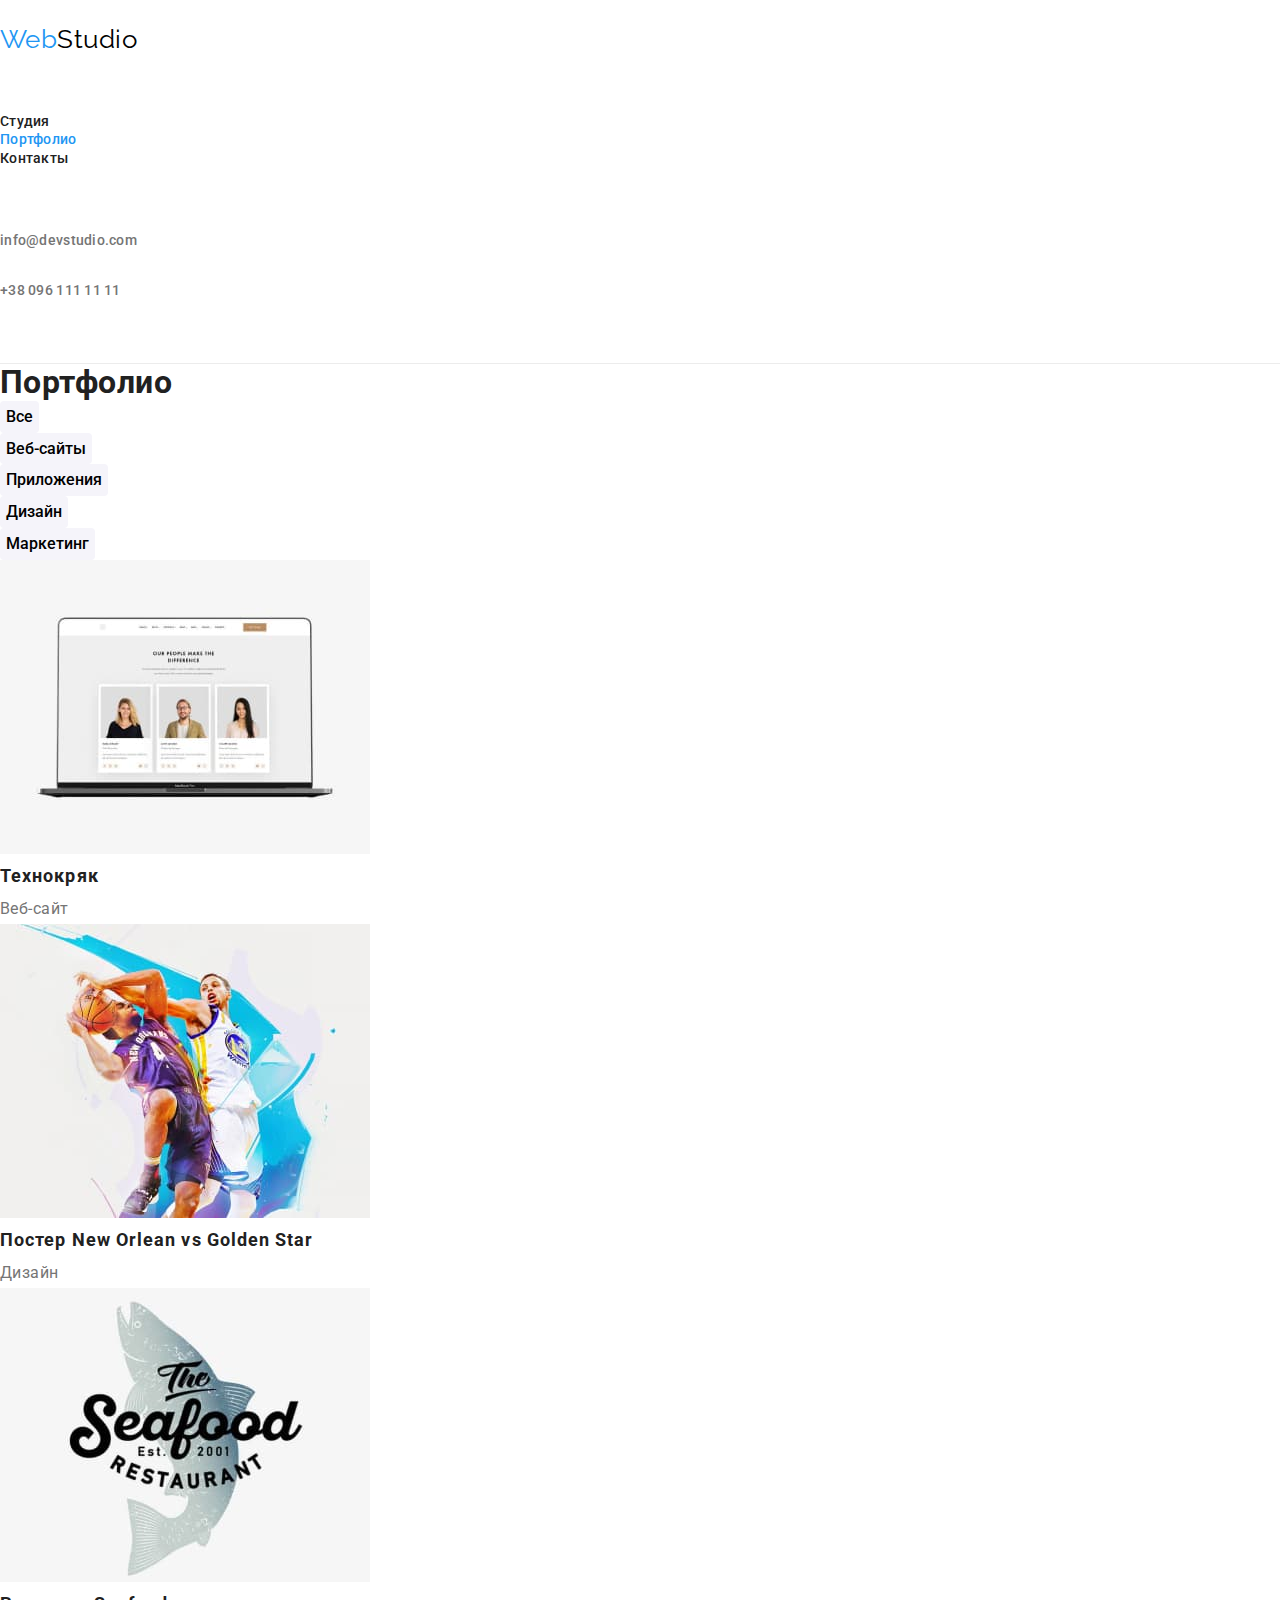
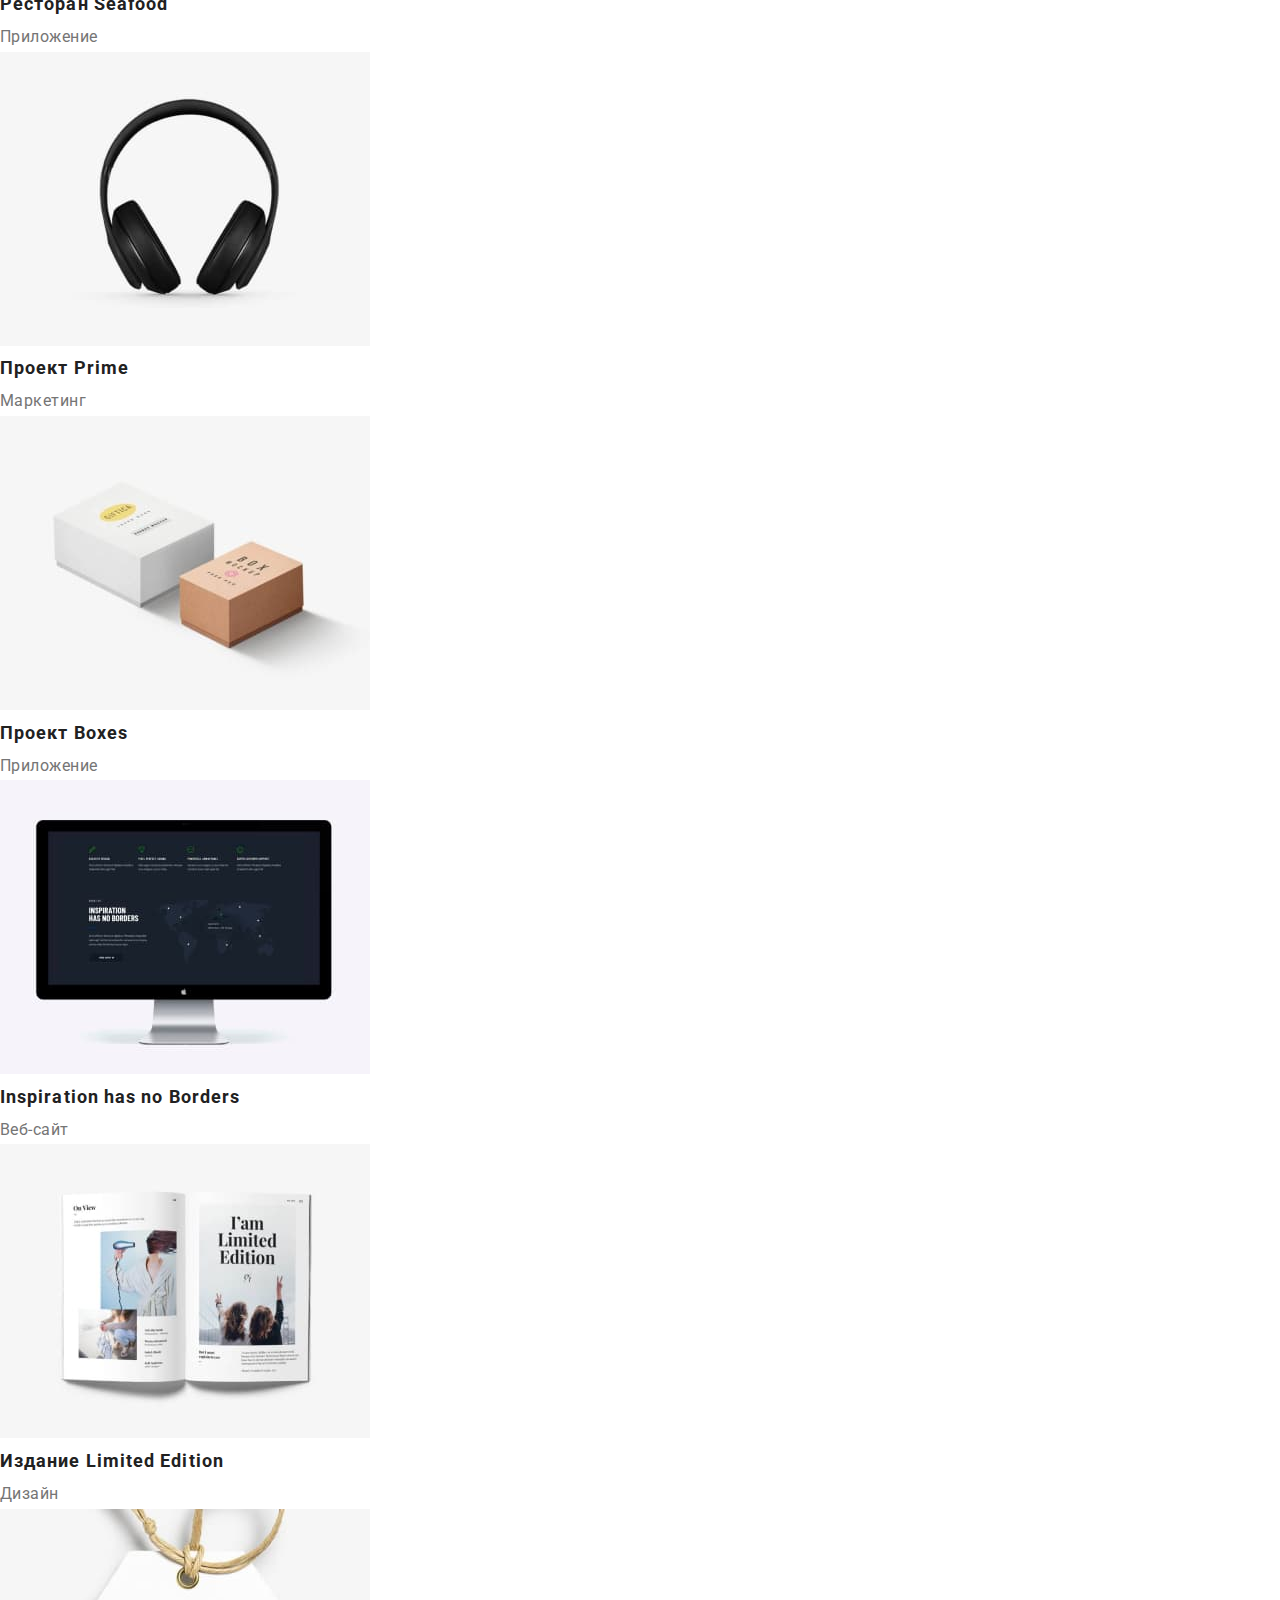
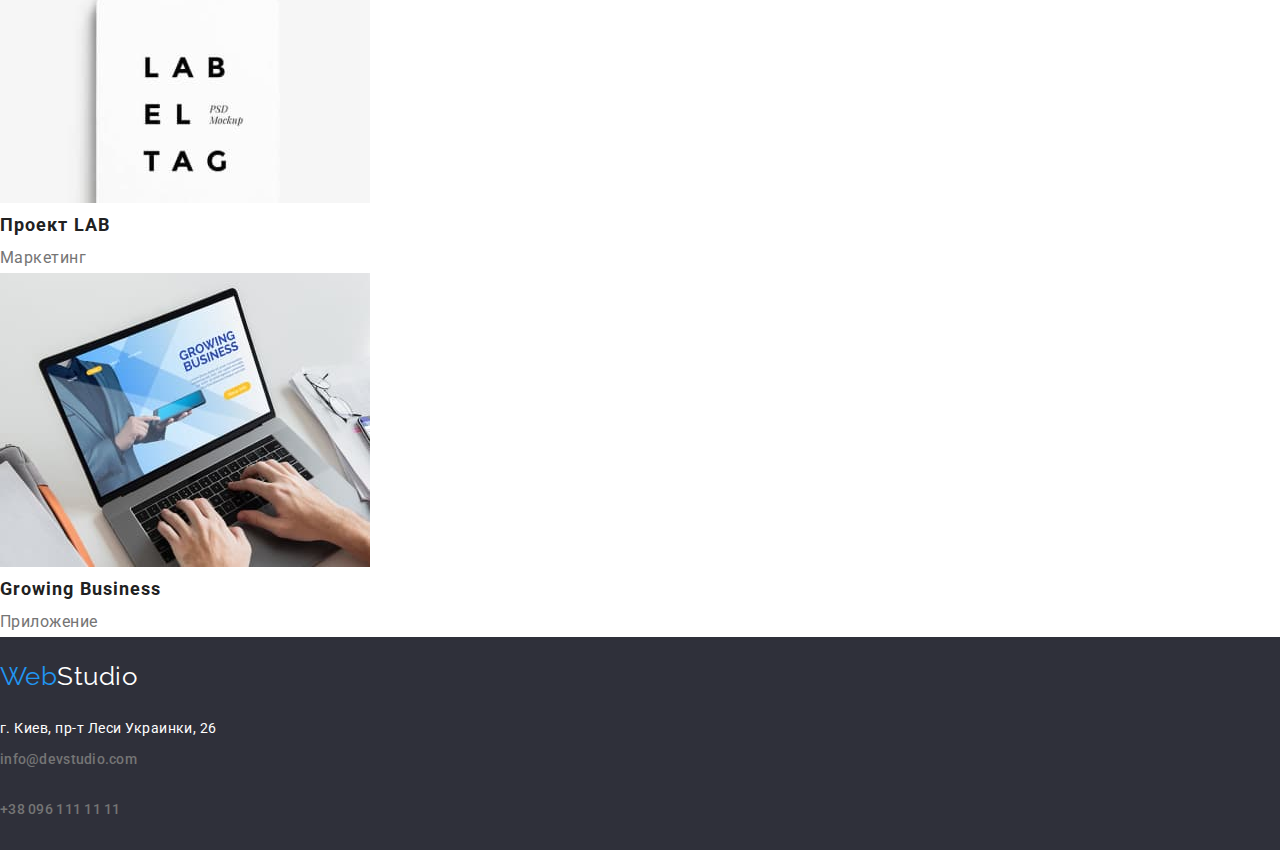
==== portfolio.html @ 946320ba "clone of previous hw" ====
<!DOCTYPE html>
<html lang="ru">
<head>
    <meta charset="UTF-8">
    <meta http-equiv="X-UA-Compatible" content="IE=edge">
    <meta name="viewport" content="width=device-width, initial-scale=1.0">
    <title>Портфолио</title>
    <link rel="preconnect" href="https://fonts.gstatic.com">
    <link href="https://fonts.googleapis.com/css2?family=Raleway:wght@700&family=Roboto:wght@400;500;700;900&display=swap"
        rel="stylesheet">
    <link rel="stylesheet" href="https://cdnjs.cloudflare.com/ajax/libs/modern-normalize/1.0.0/modern-normalize.min.css">
    <link rel="stylesheet" href="./css/styles.css">
</head>
<body>
        <header>
            <nav>
                <a href="./index.html" class="logo"><span class="logo-start">Web</span>Studio</a>
                <ul class="header-nav-list">
                    <li><a href="./index.html" class="nav-links ">Студия</a></li>
                    <li><a href="./portfolio.html" class="nav-links active">Портфолио</a></li>
                    <li><a href="" class="nav-links">Контакты</a></li>
                </ul>
            </nav>
            <ul class="header-address">
                <li><a href="mailto:info@devstudio.com" class="nav-contacts">info@devstudio.com</a></li>
                <li><a href="tel:+380961111111" class="nav-contacts">+38 096 111 11 11</a></li>
            </ul>
        </header>

        <main>
            <section>
                <h1>Портфолио</h1>
                <ul>
                    <li><button type="button" class="buttons">Все</button></li>
                    <li><button type="button" class="buttons">Веб-сайты</button></li>
                    <li><button type="button" class="buttons">Приложения</button></li>
                    <li><button type="button" class="buttons">Дизайн</button></li>
                    <li><button type="button" class="buttons">Маркетинг</button></li>
                </ul>
                <ul>
                    <li>
                        <img src="./images/screen.jpg" alt="монитор екран" width="370">
                        <h2 class="projects-title">Технокряк</h2>
                        <p class="projects-sub-title">Веб-сайт</p>
                    </li>
                    <li>
                        <img src="./images/colorfull_man.jpg" alt="men playing basketball" width="370">
                        <h2 class="projects-title">Постер New Orlean vs Golden Star</h2>
                        <p class="projects-sub-title">Дизайн</p>
                    </li>
                    <li>
                        <img src="./images/Group1.jpg" alt="logo of restaurant" width="370">
                        <h2 class="projects-title">Ресторан Seafood</h2>
                        <p class="projects-sub-title">Приложение</p>
                    </li>
                    <li>
                        <img src="./images/headphones.jpg" alt="headphones" width="370">
                        <h2 class="projects-title">Проект Prime</h2>
                        <p class="projects-sub-title">Маркетинг</p>
                    </li>
                    <li>
                        <img src="./images/blocks.jpg" alt="boxes" width="370">
                        <h2 class="projects-title">Проект Boxes</h2>
                        <p class="projects-sub-title">Приложение</p>
                    </li>
                    <li>
                        <img src="./images/monitor.jpg" alt="monitor" width="370">
                        <h2 class="projects-title">Inspiration has no Borders</h2>
                        <p class="projects-sub-title">Веб-сайт</p>
                    </li>
                    <li>
                        <img src="./images/magazine.jpg" alt="magazine" width="370">
                        <h2 class="projects-title">Издание Limited Edition</h2>
                        <p class="projects-sub-title">Дизайн</p>
                    </li>
                    <li>
                        <img src="./images/lab_tag.jpg" alt="label" width="370">
                        <h2 class="projects-title">Проект LAB</h2>
                        <p class="projects-sub-title">Маркетинг</p>
                    </li>
                    <li>
                        <img src="./images/laptop.jpg" alt="working on laptop" width="370">
                        <h2 class="projects-title">Growing Business</h2>
                        <p class="projects-sub-title">Приложение</p>
                    </li>
                </ul>
            </section>
        </main>

    <footer class="footer">
        <a href="./index.html" class="logo"><span class="logo-start">Web</span><span class="logo-end">Studio</span></a>
        <address class="address">г. Киев, пр-т Леси Украинки, 26</address>
        <ul>
            <li><a href="mailto:info@devstudio.com" class="nav-contacts">info@devstudio.com</a></li>
            <li><a href="tel:+380961111111" class="nav-contacts">+38 096 111 11 11</a></li>
        </ul>
    </footer>
</body>
</html>
---- css/styles.css ----
:root {
  --accent-color: rgba(33, 150, 243, 1);
  --main-text-color: rgba(33, 33, 33, 1);
  --sub-text-color: rgba(117, 117, 117, 1);
  --email-phone-color: rgba(255, 255, 255, 0.6);
  --bnt-bg--color: rgba(245, 244, 250, 1);
  --footer-header: rgba(47, 48, 58, 1);
  --body-hero-color: rgba(255, 255, 255, 1);
  --logo-main-color: rgba(0, 0, 0, 1);
  --bg-color: rgba(229, 229, 229, 1);
  --header-border-color: rgba(236, 236, 236, 1);
}
body {
  background-color: var(--body-hero-color);
  color: var(--sub-text-color);
  font-family: Roboto, sans-serif;
  /* line-height: 1.71;
  font-size: 14px; */
  letter-spacing: 0.03em;
}
h1,
h2,
h3,
h4,
h5,
h6 {
  color: var(--main-text-color);
  margin: 0;
}
ul,
p {
  margin: 0;
  padding-left: 0;
}
ul li {
  text-decoration: none;
  list-style: none;
}
.titles-basic {
  text-align: center;
}
header {
  border-bottom: 1px solid var(--header-border-color);
}
.container {
  max-width: 1200px;
  padding: 0 15px;
  margin: 0 auto;
}
.logo {
  font-family: Raleway, sans-serif;
  padding: 24px 0 25px 0;
  display: inline-block;
  color: var(--logo-main-color);
  font-size: 26px;
  line-height: 1.19;
  text-decoration: none;
}
.logo-start {
  color: var(--accent-color);
}
.header-nav-list,
.header-address {
  padding: 32px 0;
}
.nav-links:focus,
.nav-links:hover {
  color: var(--accent-color);
}
.nav-links {
  color: var(--main-text-color);
  font-weight: 500;
  font-size: 14px;
  line-height: 1.14;
  letter-spacing: 0.02em;
  text-decoration: none;
}
.nav-links.active {
  color: var(--accent-color);
}
.nav-contacts {
  display: inline-block;
  padding-bottom: 32px;
  color: var(--sub-text-color);
  font-weight: 500;
  font-size: 14px;
  line-height: 1.14;
  letter-spacing: 0.02em;
  text-decoration: none;
}
.nav-contacts:hover,
.nav-contacts:focus {
  color: var(--accent-color);
}
.hero-section div {
  background-color: var(--footer-header);
  text-align: center;
}
.hero-section {
  background-color: var(--footer-header);
  margin-bottom: 94px;
}
.hero-title {
  font-weight: 900;
  font-size: 44px;
  line-height: 1.36;
  /* text-align: center; */
  letter-spacing: 0.06em;
  text-transform: uppercase;
  color: var(--body-hero-color);
}
.hero-btn {
  background-color: var(--accent-color);
  color: var(--body-hero-color);
  padding: 10px 32px;
  display: inline-block;
  font-weight: 700;
  font-size: 16px;
  line-height: 1.88;
  letter-spacing: 0.06em;
  border: none;
  border-radius: 4px;
  -webkit-border-radius: 4px;
  -moz-border-radius: 4px;
  -ms-border-radius: 4px;
  -o-border-radius: 4px;
}
.hero-btn:hover,
.hero-btn:focus {
  color: var(--main-text-color);
  background-color: var(--bnt-bg--color);
}
.advantages {
  margin-bottom: 94px;
}
.advantages-list h3 {
  font-weight: 700;
  padding-bottom: 10px;
  font-size: 14px;
  line-height: 1.14;
  text-transform: uppercase;
}

.advantages-text {
  font-size: 14px;
  line-height: 1.71;
}
.titles-basic.works {
  margin-bottom: 50px;
}
.works {
  margin-bottom: 94px;
}
.titles-basic.team {
  padding: 94px 0 50px 0;
}
.our-team {
  background-color: var(--bnt-bg--color);
  padding-bottom: 94px;
}
.team-cards {
  background-color: var(--body-hero-color);
  min-width: 270px;
  display: inline-block;
}
.team-names {
  padding: 30px 0 10px 0;
  text-align: center;
}
.team-position {
  padding-bottom: 30px;
  text-align: center;
}
.footer {
  background-color: var(--footer-header);
}
.logo.down {
  padding: 60px 0 20px 0;
}
.logo-end {
  color: var(--body-hero-color);
}
.address {
  padding-bottom: 9px;
  color: var(--body-hero-color);
  font-style: normal;
  font-size: 14px;
  line-height: 1.71;
}
.nav-contacts.down {
  padding-bottom: 9px;
}
.container.down {
  padding-bottom: 60px;
}
.buttons {
  background-color: var(--bnt-bg--color);
  border: none;
  cursor: pointer;
  font-weight: 500;
  font-size: 16px;
  line-height: 1.86;
  border-radius: 4px;
  -moz-border-radius: 4px;
  -ms-border-radius: 4px;
  -o-border-radius: 4px;
  -webkit-border-radius: 4px;
}
.buttons:hover,
.buttons:focus {
  background-color: var(--accent-color);
}
.projects-title {
  font-weight: 700;
  font-size: 18px;
  line-height: 2;
  letter-spacing: 0.06em;
}
.projects-sub-title {
  font-size: 16px;
  line-height: 1.86;
}
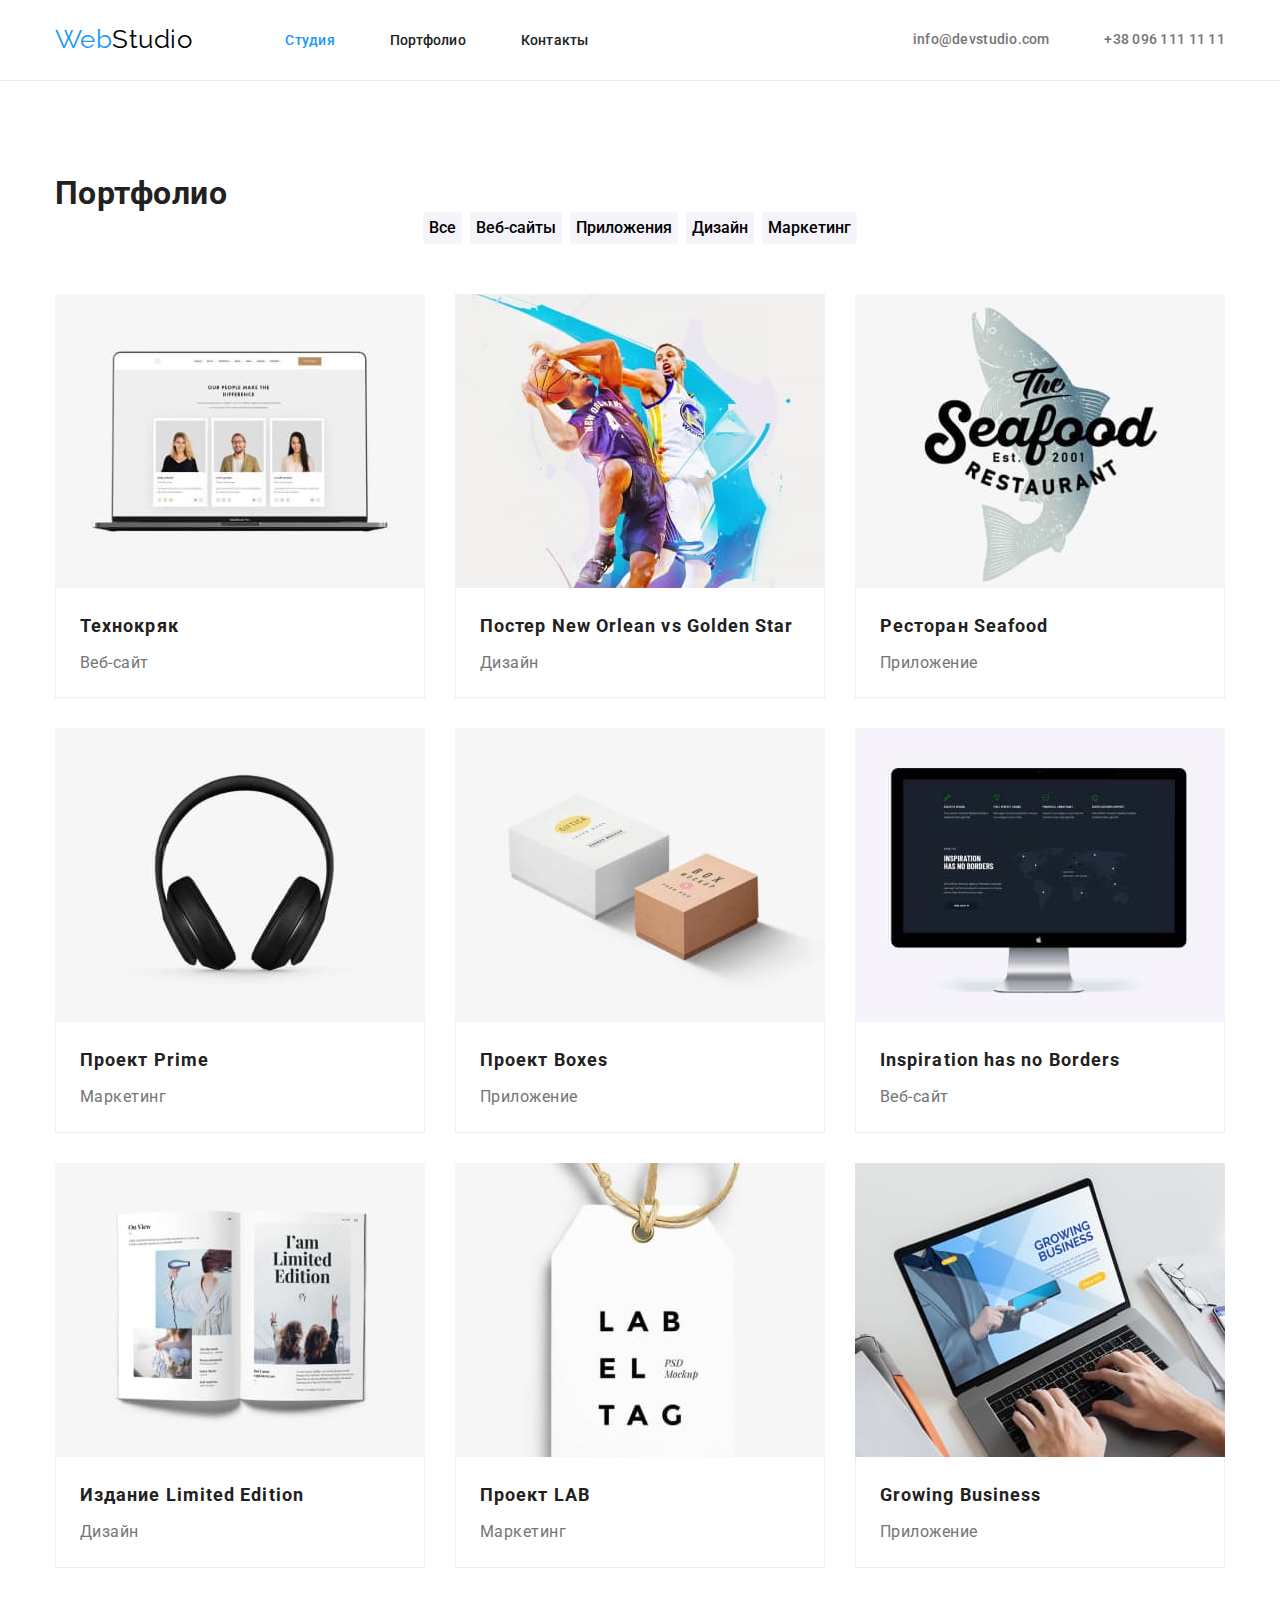
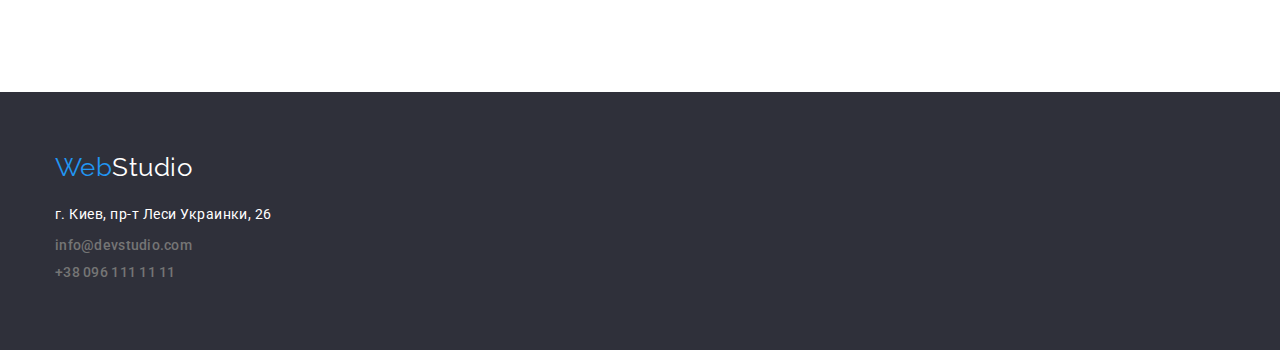
==== commit 9b9643be: "adding classes for css" ====
--- a/portfolio.html
+++ b/portfolio.html
@@ -12,12 +12,13 @@
     <link rel="stylesheet" href="./css/styles.css">
 </head>
 <body>
-        <header>
-            <nav>
+    <header>
+        <div class="container header">
+            <nav class="nav">
                 <a href="./index.html" class="logo"><span class="logo-start">Web</span>Studio</a>
                 <ul class="header-nav-list">
-                    <li><a href="./index.html" class="nav-links ">Студия</a></li>
-                    <li><a href="./portfolio.html" class="nav-links active">Портфолио</a></li>
+                    <li><a href="./index.html" class="nav-links active">Студия</a></li>
+                    <li><a href="./portfolio.html" class="nav-links">Портфолио</a></li>
                     <li><a href="" class="nav-links">Контакты</a></li>
                 </ul>
             </nav>
@@ -25,75 +26,100 @@
                 <li><a href="mailto:info@devstudio.com" class="nav-contacts">info@devstudio.com</a></li>
                 <li><a href="tel:+380961111111" class="nav-contacts">+38 096 111 11 11</a></li>
             </ul>
-        </header>
+        </div>
+    </header>
 
         <main>
-            <section>
-                <h1>Портфолио</h1>
-                <ul>
-                    <li><button type="button" class="buttons">Все</button></li>
-                    <li><button type="button" class="buttons">Веб-сайты</button></li>
-                    <li><button type="button" class="buttons">Приложения</button></li>
-                    <li><button type="button" class="buttons">Дизайн</button></li>
-                    <li><button type="button" class="buttons">Маркетинг</button></li>
-                </ul>
-                <ul>
-                    <li>
-                        <img src="./images/screen.jpg" alt="монитор екран" width="370">
-                        <h2 class="projects-title">Технокряк</h2>
-                        <p class="projects-sub-title">Веб-сайт</p>
-                    </li>
-                    <li>
-                        <img src="./images/colorfull_man.jpg" alt="men playing basketball" width="370">
-                        <h2 class="projects-title">Постер New Orlean vs Golden Star</h2>
-                        <p class="projects-sub-title">Дизайн</p>
-                    </li>
-                    <li>
-                        <img src="./images/Group1.jpg" alt="logo of restaurant" width="370">
-                        <h2 class="projects-title">Ресторан Seafood</h2>
-                        <p class="projects-sub-title">Приложение</p>
-                    </li>
-                    <li>
-                        <img src="./images/headphones.jpg" alt="headphones" width="370">
-                        <h2 class="projects-title">Проект Prime</h2>
-                        <p class="projects-sub-title">Маркетинг</p>
-                    </li>
-                    <li>
-                        <img src="./images/blocks.jpg" alt="boxes" width="370">
-                        <h2 class="projects-title">Проект Boxes</h2>
-                        <p class="projects-sub-title">Приложение</p>
-                    </li>
-                    <li>
-                        <img src="./images/monitor.jpg" alt="monitor" width="370">
-                        <h2 class="projects-title">Inspiration has no Borders</h2>
-                        <p class="projects-sub-title">Веб-сайт</p>
-                    </li>
-                    <li>
-                        <img src="./images/magazine.jpg" alt="magazine" width="370">
-                        <h2 class="projects-title">Издание Limited Edition</h2>
-                        <p class="projects-sub-title">Дизайн</p>
-                    </li>
-                    <li>
-                        <img src="./images/lab_tag.jpg" alt="label" width="370">
-                        <h2 class="projects-title">Проект LAB</h2>
-                        <p class="projects-sub-title">Маркетинг</p>
-                    </li>
-                    <li>
-                        <img src="./images/laptop.jpg" alt="working on laptop" width="370">
-                        <h2 class="projects-title">Growing Business</h2>
-                        <p class="projects-sub-title">Приложение</p>
-                    </li>
-                </ul>
-            </section>
+            <div class="container ">
+                <section class="portfolio-second section">
+                    <h1>Портфолио</h1>
+                    <ul class="buttons-list">
+                        <li><button type="button" class="buttons">Все</button></li>
+                        <li><button type="button" class="buttons">Веб-сайты</button></li>
+                        <li><button type="button" class="buttons">Приложения</button></li>
+                        <li><button type="button" class="buttons">Дизайн</button></li>
+                        <li><button type="button" class="buttons">Маркетинг</button></li>
+                    </ul>
+                    <ul class="portfolio">
+                        <li class="portfolio-list">
+                            <img src="./images/screen.jpg" alt="монитор екран" width="370">
+                            <div class="portfolio-item-text">
+                                <h2 class="projects-title">Технокряк</h2>
+                                <p class="projects-sub-title">Веб-сайт</p>
+                            </div>
+                        </li>
+                        <li class="portfolio-list">
+                            <img src="./images/colorfull_man.jpg" alt="men playing basketball" width="370">
+                            <div class="portfolio-item-text">
+                                <h2 class="projects-title">Постер New Orlean vs Golden Star</h2>
+                                <p class="projects-sub-title">Дизайн</p>
+                            </div>
+                        </li>
+                        <li class="portfolio-list">
+                            <img src="./images/Group1.jpg" alt="logo of restaurant" width="370">
+                            <div class="portfolio-item-text">
+                                <h2 class="projects-title">Ресторан Seafood</h2>
+                                <p class="projects-sub-title">Приложение</p>
+                            </div>
+                        </li>
+                        <li class="portfolio-list">
+                            <img src="./images/headphones.jpg" alt="headphones" width="370">
+                            <div class="portfolio-item-text">
+                                <h2 class="projects-title">Проект Prime</h2>
+                                <p class="projects-sub-title">Маркетинг</p>
+                            </div>
+                        </li>
+                        <li class="portfolio-list">
+                            <img src="./images/blocks.jpg" alt="boxes" width="370">
+                            <div class="portfolio-item-text">
+                                <h2 class="projects-title">Проект Boxes</h2>
+                                <p class="projects-sub-title">Приложение</p>
+                            </div>
+                        </li>
+                        <li class="portfolio-list">
+                            <img src="./images/monitor.jpg" alt="monitor" width="370">
+                            <div class="portfolio-item-text">
+                                <h2 class="projects-title">Inspiration has no Borders</h2>
+                                <p class="projects-sub-title">Веб-сайт</p>
+                            </div>
+                        </li>
+                        <li class="portfolio-list">
+                            <img src="./images/magazine.jpg" alt="magazine" width="370">
+                            <div class="portfolio-item-text">
+                                <h2 class="projects-title">Издание Limited Edition</h2>
+                                <p class="projects-sub-title">Дизайн</p>
+                            </div>
+                        </li>
+                        <li class="portfolio-list">
+                            <img src="./images/lab_tag.jpg" alt="label" width="370">
+                            <div class="portfolio-item-text">
+                                <h2 class="projects-title">Проект LAB</h2>
+                                <p class="projects-sub-title">Маркетинг</p>
+                            </div>
+                        </li>
+                        <li class="portfolio-list">
+                            <img src="./images/laptop.jpg" alt="working on laptop" width="370">
+                            <div class="portfolio-item-text">
+                                <h2 class="projects-title">Growing Business</h2>
+                                <p class="projects-sub-title">Приложение</p>
+                            </div>
+                        </li>
+                    </ul>
+                </section>
+            </div>
         </main>
 
     <footer class="footer">
-        <a href="./index.html" class="logo"><span class="logo-start">Web</span><span class="logo-end">Studio</span></a>
-        <address class="address">г. Киев, пр-т Леси Украинки, 26</address>
-        <ul>
-            <li><a href="mailto:info@devstudio.com" class="nav-contacts">info@devstudio.com</a></li>
-            <li><a href="tel:+380961111111" class="nav-contacts">+38 096 111 11 11</a></li>
-        </ul>
+        <address>
+            <div class="container down">
+                <a href="./index.html" class="logo down"><span class="logo-start">Web</span>Studio</span></a>
+                <p class="address">г. Киев, пр-т Леси Украинки, 26</p>
+                <ul>
+                    <li><a href="mailto:info@devstudio.com" class="nav-contacts down">info@devstudio.com</a></li>
+                    <li><a href="tel:+380961111111" class="nav-contacts down">+38 096 111 11 11</a></li>
+                </ul>
+            </div>
+        </address>
     </footer>
 </body>
 </html>--- a/css/styles.css
+++ b/css/styles.css
@@ -9,6 +9,7 @@
   --logo-main-color: rgba(0, 0, 0, 1);
   --bg-color: rgba(229, 229, 229, 1);
   --header-border-color: rgba(236, 236, 236, 1);
+  --portfolio-cards-border: rgba(238, 238, 238, 1);
 }
 body {
   background-color: var(--body-hero-color);
@@ -27,6 +28,9 @@
   color: var(--main-text-color);
   margin: 0;
 }
+img {
+  display: block;
+}
 ul,
 p {
   margin: 0;
@@ -39,17 +43,31 @@
 .titles-basic {
   text-align: center;
 }
-header {
-  border-bottom: 1px solid var(--header-border-color);
-}
+.section {
+  padding: 94px 0;
+}
+/* header */
+
 .container {
   max-width: 1200px;
   padding: 0 15px;
   margin: 0 auto;
 }
+.nav {
+  display: flex;
+  align-items: center;
+}
+header {
+  border-bottom: 1px solid var(--header-border-color);
+}
+.container.header {
+  display: flex;
+  align-items: center;
+}
 .logo {
   font-family: Raleway, sans-serif;
   padding: 24px 0 25px 0;
+  margin-right: 93px;
   display: inline-block;
   color: var(--logo-main-color);
   font-size: 26px;
@@ -59,12 +77,27 @@
 .logo-start {
   color: var(--accent-color);
 }
-.header-nav-list,
+.header-nav-list li,
+.header-address li {
+  display: inline-block;
+}
+.header-nav-list > :not(li:last-child),
+.header-address > :not(li:last-child) {
+  margin-right: 50px;
+}
+
 .header-address {
+  margin-left: auto;
+}
+.header-nav-list a,
+.header-address a {
   padding: 32px 0;
 }
 .nav-links:focus,
-.nav-links:hover {
+.nav-links:hover,
+.nav-links.active,
+.nav-contacts:hover,
+.nav-contacts:focus {
   color: var(--accent-color);
 }
 .nav-links {
@@ -75,12 +108,9 @@
   letter-spacing: 0.02em;
   text-decoration: none;
 }
-.nav-links.active {
-  color: var(--accent-color);
-}
+
 .nav-contacts {
   display: inline-block;
-  padding-bottom: 32px;
   color: var(--sub-text-color);
   font-weight: 500;
   font-size: 14px;
@@ -88,23 +118,17 @@
   letter-spacing: 0.02em;
   text-decoration: none;
 }
-.nav-contacts:hover,
-.nav-contacts:focus {
-  color: var(--accent-color);
-}
-.hero-section div {
+
+/* hero section */
+
+.hero-section {
   background-color: var(--footer-header);
   text-align: center;
-}
-.hero-section {
-  background-color: var(--footer-header);
-  margin-bottom: 94px;
 }
 .hero-title {
   font-weight: 900;
   font-size: 44px;
   line-height: 1.36;
-  /* text-align: center; */
   letter-spacing: 0.06em;
   text-transform: uppercase;
   color: var(--body-hero-color);
@@ -130,29 +154,50 @@
   color: var(--main-text-color);
   background-color: var(--bnt-bg--color);
 }
-.advantages {
-  margin-bottom: 94px;
-}
-.advantages-list h3 {
+
+/* advantages */
+
+.section.advantages {
+  padding-bottom: 0;
+}
+.advantages-list {
+  display: flex;
+  flex-wrap: wrap;
+}
+.advantages-list > :not(li:last-child) {
+  margin-right: 30px;
+}
+.advantages-item {
+  width: 270px;
+}
+.advantages-item h3 {
   font-weight: 700;
   padding-bottom: 10px;
   font-size: 14px;
   line-height: 1.14;
   text-transform: uppercase;
 }
-
 .advantages-text {
   font-size: 14px;
   line-height: 1.71;
 }
+
+/* works */
+
 .titles-basic.works {
   margin-bottom: 50px;
 }
-.works {
-  margin-bottom: 94px;
-}
+
+.works-list {
+  display: flex;
+}
+.works-list > :not(li:last-child) {
+  margin-right: 30px;
+}
+/* our team */
+
 .titles-basic.team {
-  padding: 94px 0 50px 0;
+  padding-bottom: 50px;
 }
 .our-team {
   background-color: var(--bnt-bg--color);
@@ -161,7 +206,19 @@
 .team-cards {
   background-color: var(--body-hero-color);
   min-width: 270px;
-  display: inline-block;
+  border-radius: 0 0 4px 4px;
+  box-shadow: 0px 1px 3px rgba(0, 0, 0, 0.12), 0px 1px 1px rgba(0, 0, 0, 0.14),
+    0px 2px 1px rgba(0, 0, 0, 0.2);
+  -webkit-border-radius: 0 0 4px 4px;
+  -moz-border-radius: 0 0 4px 4px;
+  -ms-border-radius: 0 0 4px 4px;
+  -o-border-radius: 0 0 4px 4px;
+}
+.our-team-list {
+  display: flex;
+}
+.our-team-list > :not(li:last-child) {
+  margin-right: 30px;
 }
 .team-names {
   padding: 30px 0 10px 0;
@@ -171,19 +228,22 @@
   padding-bottom: 30px;
   text-align: center;
 }
+
+/* footer */
+
 .footer {
   background-color: var(--footer-header);
 }
 .logo.down {
   padding: 60px 0 20px 0;
-}
-.logo-end {
-  color: var(--body-hero-color);
+  color: var(--body-hero-color);
+}
+address {
+  font-style: normal;
 }
 .address {
   padding-bottom: 9px;
   color: var(--body-hero-color);
-  font-style: normal;
   font-size: 14px;
   line-height: 1.71;
 }
@@ -192,6 +252,11 @@
 }
 .container.down {
   padding-bottom: 60px;
+}
+
+/* second page Portfolio */
+.portfolio-second {
+  padding: 94px 0;
 }
 .buttons {
   background-color: var(--bnt-bg--color);
@@ -206,9 +271,20 @@
   -o-border-radius: 4px;
   -webkit-border-radius: 4px;
 }
+.buttons-list > :not(li:last-child) {
+  margin-right: 8px;
+}
+.buttons-list {
+  display: flex;
+  justify-content: center;
+  margin-bottom: 50px;
+}
 .buttons:hover,
 .buttons:focus {
   background-color: var(--accent-color);
+  color: var(--body-hero-color);
+  box-shadow: 0px 3px 1px rgba(0, 0, 0, 0.1), 0px 1px 2px rgba(0, 0, 0, 0.08),
+    0px 2px 2px rgba(0, 0, 0, 0.12);
 }
 .projects-title {
   font-weight: 700;
@@ -220,3 +296,29 @@
   font-size: 16px;
   line-height: 1.86;
 }
+.portfolio {
+  display: flex;
+  flex-wrap: wrap;
+}
+.portfolio-list {
+  margin-bottom: 30px;
+}
+.portfolio-list:nth-last-child(-n + 3) {
+  padding-bottom: 0;
+}
+
+.portfolio-list h2 {
+  margin-bottom: 4px;
+}
+.portfolio-list p {
+  margin-bottom: 20px;
+}
+.portfolio-item-text {
+  border: 1px solid var(--portfolio-cards-border);
+  border-top: none;
+  padding: 20px 0 0 24px;
+  /* padding-bottom: 20px; */
+}
+.portfolio > :not(li:nth-child(3n)) {
+  margin-right: 30px;
+}
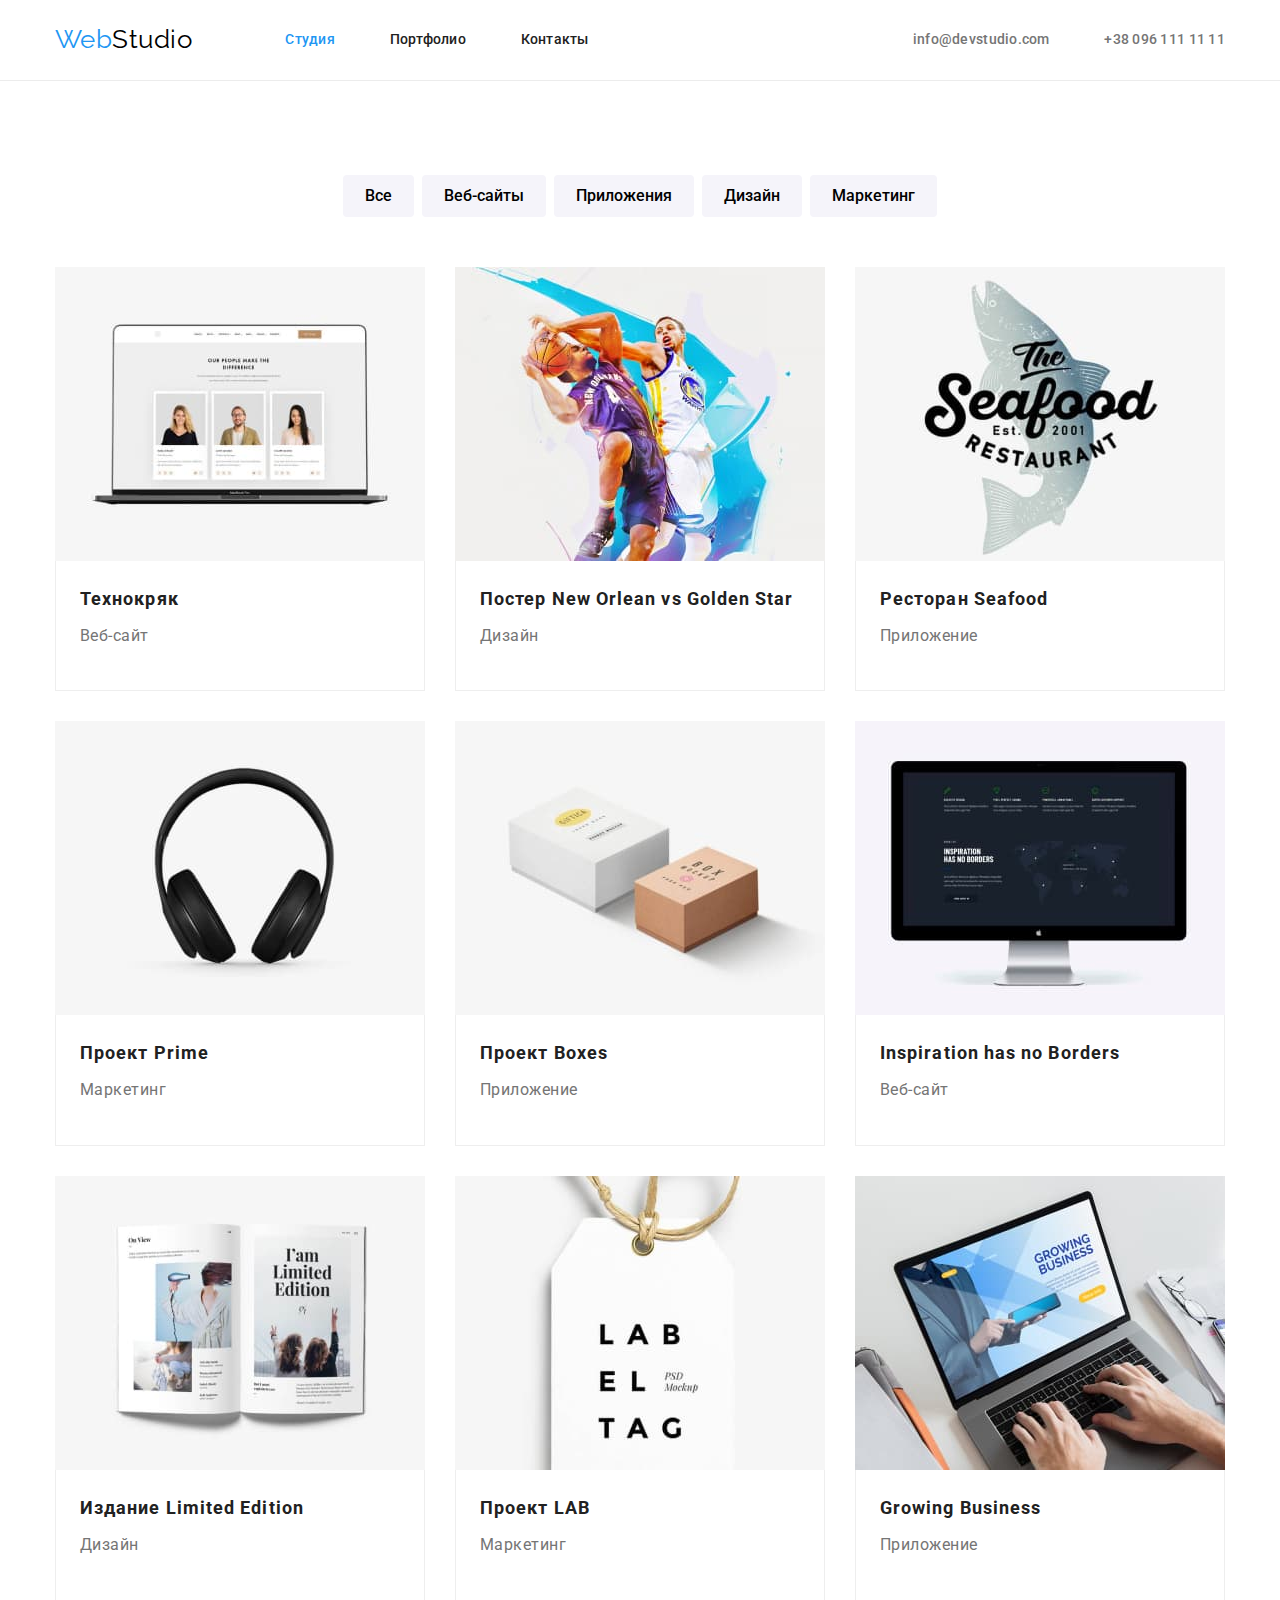
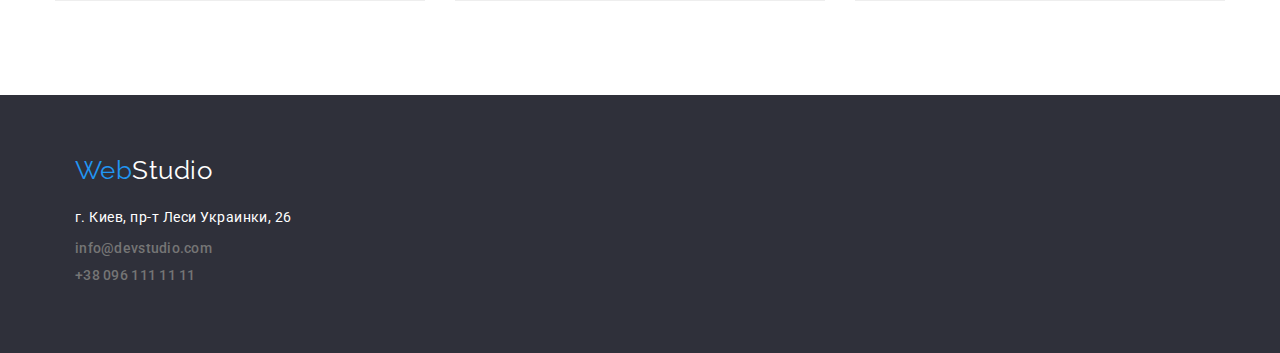
==== commit 4772c9b4: "corrected paddings + margins" ====
--- a/portfolio.html
+++ b/portfolio.html
@@ -30,9 +30,10 @@
     </header>
 
         <main>
-            <div class="container ">
-                <section class="portfolio-second section">
-                    <h1>Портфолио</h1>
+            
+            <section class="portfolio-second section">
+                <div class="container ">
+                    <h1 class="visually-hidden">Портфолио</h1>
                     <ul class="buttons-list">
                         <li><button type="button" class="buttons">Все</button></li>
                         <li><button type="button" class="buttons">Веб-сайты</button></li>
@@ -105,14 +106,15 @@
                             </div>
                         </li>
                     </ul>
-                </section>
-            </div>
+                </div>
+            </section>
+            
         </main>
 
     <footer class="footer">
         <address>
             <div class="container down">
-                <a href="./index.html" class="logo down"><span class="logo-start">Web</span>Studio</span></a>
+                <a href="./index.html" class="logo down"><span class="logo-start">Web</span>Studio</a>
                 <p class="address">г. Киев, пр-т Леси Украинки, 26</p>
                 <ul>
                     <li><a href="mailto:info@devstudio.com" class="nav-contacts down">info@devstudio.com</a></li>
--- a/css/styles.css
+++ b/css/styles.css
@@ -10,6 +10,11 @@
   --bg-color: rgba(229, 229, 229, 1);
   --header-border-color: rgba(236, 236, 236, 1);
   --portfolio-cards-border: rgba(238, 238, 238, 1);
+  --team-cards-shadow: 0px 1px 3px rgba(0, 0, 0, 0.12),
+    0px 1px 1px rgba(0, 0, 0, 0.14), 0px 2px 1px rgba(0, 0, 0, 0.2);
+  --buttons-shadow: 0px 3px 1px rgba(0, 0, 0, 0.1),
+    0px 1px 2px rgba(0, 0, 0, 0.08), 0px 2px 2px rgba(0, 0, 0, 0.12);
+  --margins-portfolio-cards: 30px;
 }
 body {
   background-color: var(--body-hero-color);
@@ -45,6 +50,16 @@
 }
 .section {
   padding: 94px 0;
+}
+.visually-hidden {
+  position: absolute !important;
+  clip: rect(1px 1px 1px 1px);
+  clip: rect(1px, 1px, 1px, 1px);
+  padding: 0 !important;
+  border: 0 !important;
+  height: 1px !important;
+  width: 1px !important;
+  overflow: hidden;
 }
 /* header */
 
@@ -92,6 +107,7 @@
 .header-nav-list a,
 .header-address a {
   padding: 32px 0;
+  display: block;
 }
 .nav-links:focus,
 .nav-links:hover,
@@ -107,6 +123,7 @@
   line-height: 1.14;
   letter-spacing: 0.02em;
   text-decoration: none;
+  display: block;
 }
 
 .nav-contacts {
@@ -124,6 +141,7 @@
 .hero-section {
   background-color: var(--footer-header);
   text-align: center;
+  padding: 200px 0;
 }
 .hero-title {
   font-weight: 900;
@@ -132,6 +150,7 @@
   letter-spacing: 0.06em;
   text-transform: uppercase;
   color: var(--body-hero-color);
+  margin-bottom: 30px;
 }
 .hero-btn {
   background-color: var(--accent-color);
@@ -157,9 +176,6 @@
 
 /* advantages */
 
-.section.advantages {
-  padding-bottom: 0;
-}
 .advantages-list {
   display: flex;
   flex-wrap: wrap;
@@ -172,7 +188,7 @@
 }
 .advantages-item h3 {
   font-weight: 700;
-  padding-bottom: 10px;
+  margin-bottom: 10px;
   font-size: 14px;
   line-height: 1.14;
   text-transform: uppercase;
@@ -181,9 +197,11 @@
   font-size: 14px;
   line-height: 1.71;
 }
-
 /* works */
 
+.section.works {
+  padding-top: 0;
+}
 .titles-basic.works {
   margin-bottom: 50px;
 }
@@ -207,8 +225,7 @@
   background-color: var(--body-hero-color);
   min-width: 270px;
   border-radius: 0 0 4px 4px;
-  box-shadow: 0px 1px 3px rgba(0, 0, 0, 0.12), 0px 1px 1px rgba(0, 0, 0, 0.14),
-    0px 2px 1px rgba(0, 0, 0, 0.2);
+  box-shadow: var(--team-cards-shadow);
   -webkit-border-radius: 0 0 4px 4px;
   -moz-border-radius: 0 0 4px 4px;
   -ms-border-radius: 0 0 4px 4px;
@@ -233,32 +250,33 @@
 
 .footer {
   background-color: var(--footer-header);
+  padding: 60px;
 }
 .logo.down {
-  padding: 60px 0 20px 0;
+  margin-bottom: 20px;
+  padding: 0;
   color: var(--body-hero-color);
 }
 address {
-  font-style: normal;
+  font-style: inherit;
 }
 .address {
-  padding-bottom: 9px;
+  margin-bottom: 9px;
   color: var(--body-hero-color);
   font-size: 14px;
   line-height: 1.71;
 }
 .nav-contacts.down {
-  padding-bottom: 9px;
-}
-.container.down {
-  padding-bottom: 60px;
+  margin-bottom: 9px;
 }
 
 /* second page Portfolio */
+
 .portfolio-second {
   padding: 94px 0;
 }
 .buttons {
+  padding: 6px 22px;
   background-color: var(--bnt-bg--color);
   border: none;
   cursor: pointer;
@@ -283,8 +301,7 @@
 .buttons:focus {
   background-color: var(--accent-color);
   color: var(--body-hero-color);
-  box-shadow: 0px 3px 1px rgba(0, 0, 0, 0.1), 0px 1px 2px rgba(0, 0, 0, 0.08),
-    0px 2px 2px rgba(0, 0, 0, 0.12);
+  box-shadow: var(--buttons-shadow);
 }
 .projects-title {
   font-weight: 700;
@@ -299,13 +316,25 @@
 .portfolio {
   display: flex;
   flex-wrap: wrap;
-}
-.portfolio-list {
+
+  margin-bottom: calc(-1 * var(--margins-portfolio-cards));
+  margin-right: calc(-1 * var(--margins-portfolio-cards));
+}
+.portfolio > .portfolio-list {
+  flex-basis: calc(100% / 3 - var(--margins-portfolio-cards));
+
+  margin-bottom: var(--margins-portfolio-cards);
+  margin-right: var(--margins-portfolio-cards);
+}
+.portfolio-list img {
+  max-width: 100%;
+}
+/* .portfolio-list {
   margin-bottom: 30px;
 }
 .portfolio-list:nth-last-child(-n + 3) {
   padding-bottom: 0;
-}
+} */
 
 .portfolio-list h2 {
   margin-bottom: 4px;
@@ -316,9 +345,8 @@
 .portfolio-item-text {
   border: 1px solid var(--portfolio-cards-border);
   border-top: none;
-  padding: 20px 0 0 24px;
-  /* padding-bottom: 20px; */
-}
-.portfolio > :not(li:nth-child(3n)) {
+  padding: 20px 24px;
+}
+/* .portfolio > :not(li:nth-child(3n)) {
   margin-right: 30px;
-}
+}  */
